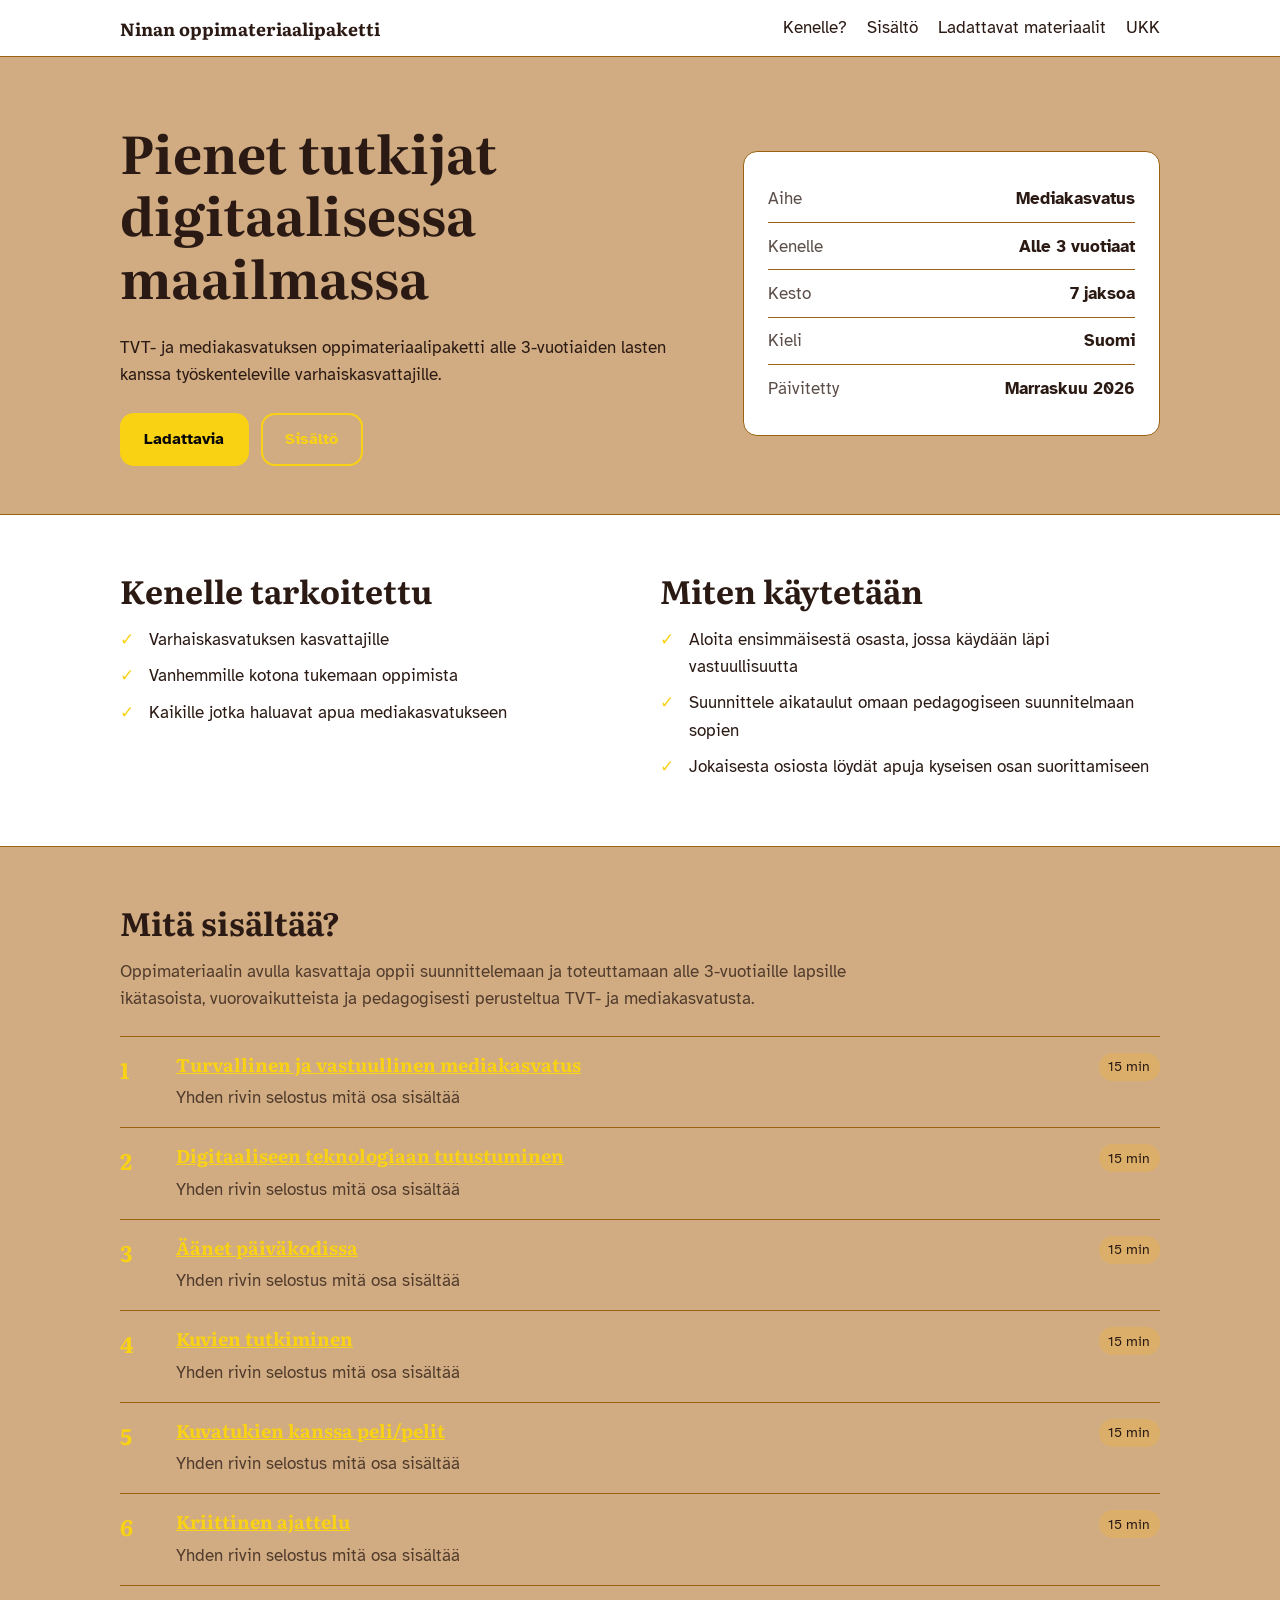
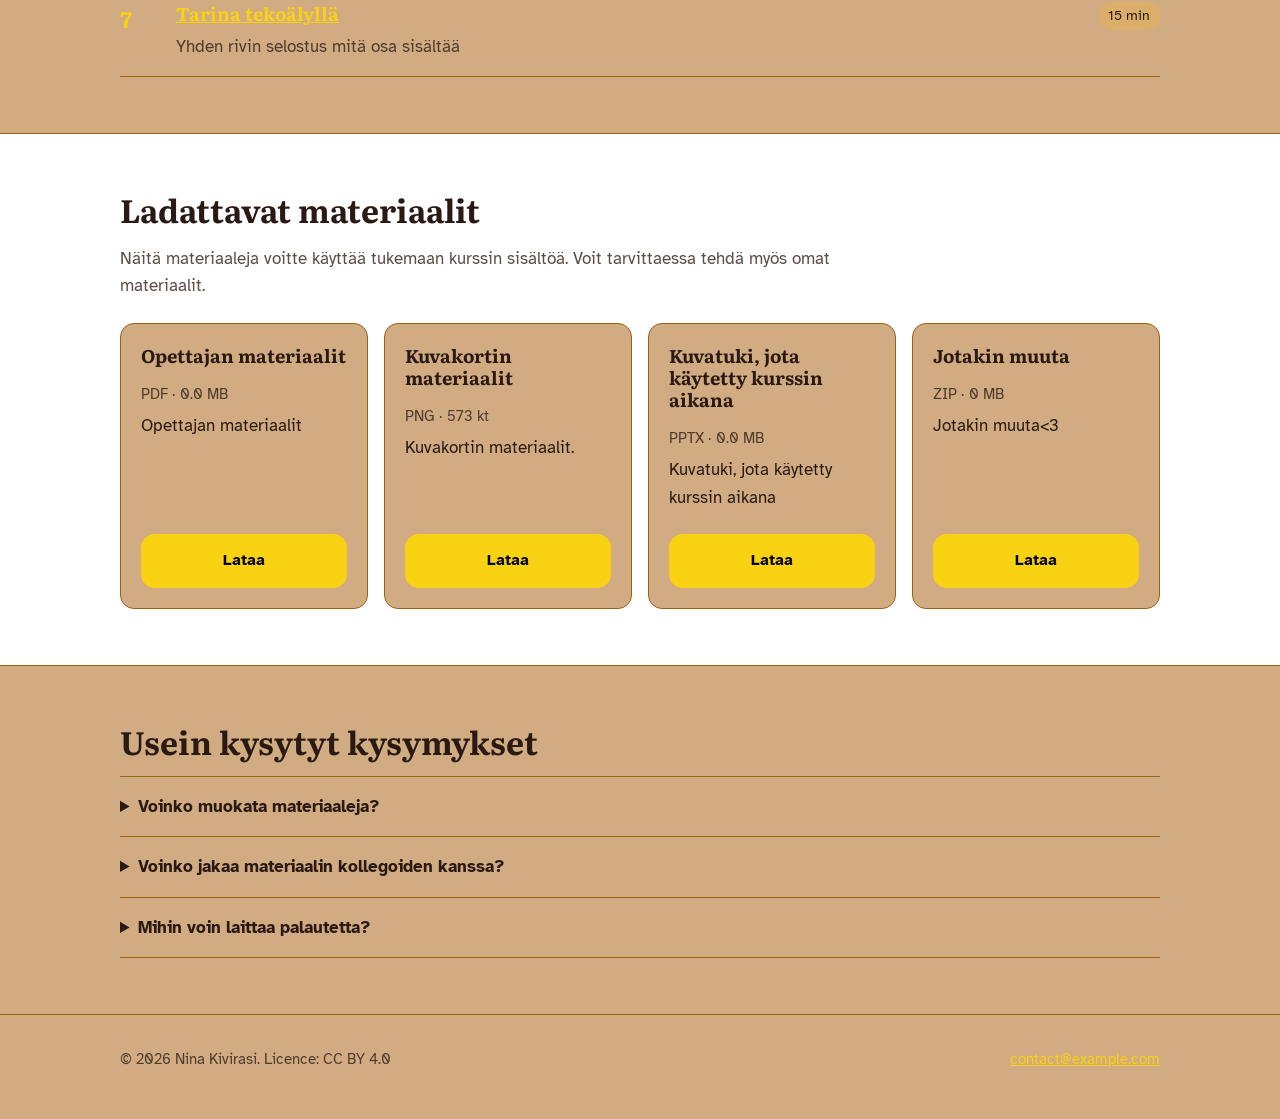
==== index.html @ 1d850704 "first commit" ====
<!DOCTYPE html>
<html lang="en">
<head>
<meta charset="UTF-8">
<meta name="viewport" content="width=device-width, initial-scale=1">
<title>Course Title – Educational Material Package</title>
<meta name="description" content="Short description of the educational material package.">
<link rel="preconnect" href="https://fonts.googleapis.com">
<link rel="preconnect" href="https://fonts.gstatic.com" crossorigin>
<link href="https://fonts.googleapis.com/css2?family=Atkinson+Hyperlegible:wght@400;700&family=Literata:opsz,wght@7..72,500;7..72,700&display=swap" rel="stylesheet">
<link rel="stylesheet" href="styles.css">

</head>

<body>
<a class="skip" href="#main">Skip to content</a>

<!-- ===== HEADER ===== -->
<header class="site-header">
  <div class="wrap">
    <a class="logo" href="#">Ninan oppimateriaalipaketti</a>
    <nav aria-label="Main">
      <ul>
        <li><a href="#audience">Kenelle?</a></li>
        <li><a href="#contents">Sisältö</a></li>
        <li><a href="#downloads">Ladattavat materiaalit</a></li>
        <li><a href="#faq">UKK</a></li>
      </ul>
    </nav>
  </div>
</header>

<main id="main">

  <!-- ===== HERO ===== -->
  <section class="hero">
    <div class="wrap">
      <div>
        <h1>Pienet tutkijat digitaalisessa maailmassa</h1>
        <p>TVT- ja mediakasvatuksen oppimateriaalipaketti alle 3-vuotiaiden lasten kanssa työskenteleville varhaiskasvattajille.</p>
        <div class="hero-actions">
          <a class="btn" href="#downloads">Ladattavia</a>
          <a class="btn ghost" href="#contents">Sisältö</a>
        </div>
      </div>

      <dl class="facts" aria-label="Package details">
        <div><dt>Aihe</dt><dd>Mediakasvatus</dd></div>
        <div><dt>Kenelle</dt><dd>Alle 3 vuotiaat</dd></div>
        <div><dt>Kesto</dt><dd>7 jaksoa</dd></div>
        <div><dt>Kieli</dt><dd>Suomi</dd></div>
        <div><dt>Päivitetty</dt><dd>Marraskuu 2026</dd></div>
      </dl>
    </div>
  </section>
    <!-- ===== AUDIENCE + HOW TO USE ===== -->
  <section id="audience" class="band">
    <div class="wrap two-col">
      <div>
        <h2>Kenelle tarkoitettu</h2>
        <ul class="checks">
          <li>Varhaiskasvatuksen kasvattajille</li>
          <li>Vanhemmille kotona tukemaan oppimista</li>
          <li>Kaikille jotka haluavat apua mediakasvatukseen</li>
        </ul>
      </div>
      <div>
        <h2>Miten käytetään</h2>
        <ul class="checks">
          <li>Aloita ensimmäisestä osasta, jossa käydään läpi vastuullisuutta</li>
          <li>Suunnittele aikataulut omaan pedagogiseen suunnitelmaan sopien</li>
          <li>Jokaisesta osiosta löydät apuja kyseisen osan suorittamiseen</li>
        </ul>
      </div>
    </div>
  </section>

  <!-- ===== CONTENTS ===== -->
  <section id="contents">
    <div class="wrap">
      <h2>Mitä sisältää?</h2>
      <p class="muted">Oppimateriaalin avulla kasvattaja oppii suunnittelemaan ja toteuttamaan alle 3-vuotiaille lapsille ikätasoista, vuorovaikutteista ja pedagogisesti perusteltua TVT- ja mediakasvatusta.</p>
      <ol class="contents">
        <li>
          <div><a href="osa1.html"><h3>Turvallinen ja vastuullinen mediakasvatus</h3></a><p>Yhden rivin selostus mitä osa sisältää</p></div>
          <span class="tag">15 min</span>
        </li>
        <li>
          <div><a href="osa2.html"><h3>Digitaaliseen teknologiaan tutustuminen </h3></a><p>Yhden rivin selostus mitä osa sisältää</p></div>
          <span class="tag">15 min</span>
        </li>
        <li>
          <div><a href="osa3.html"><h3>Äänet päiväkodissa</h3></a><p>Yhden rivin selostus mitä osa sisältää</p></div>
          <span class="tag">15 min</span>
        </li>
                <li>
          <div><a href="osa4.html"><h3>Kuvien tutkiminen</h3></a><p>Yhden rivin selostus mitä osa sisältää</p></div>
          <span class="tag">15 min</span>
        </li>
                <li>
          <div><a href="osa5.html"><h3>Kuvatukien kanssa peli/pelit</h3></a><p>Yhden rivin selostus mitä osa sisältää</p></div>
          <span class="tag">15 min</span>
        </li>
                <li>
          <div><a href="osa6.html"><h3>Kriittinen ajattelu</h3></a><p>Yhden rivin selostus mitä osa sisältää</p></div>
          <span class="tag">15 min</span>
        </li>
                <li>
          <div><a href="osa7.html"><h3>Tarina tekoälyllä</h3></a><p>Yhden rivin selostus mitä osa sisältää</p></div>
          <span class="tag">15 min</span>
        </li>
      </ol>
    </div>
  </section>

  <!-- ===== DOWNLOADS ===== -->
  <section id="downloads" class="band">
    <div class="wrap">
      <h2>Ladattavat materiaalit</h2>
      <p class="muted">Näitä materiaaleja voitte käyttää tukemaan kurssin sisältöä. Voit tarvittaessa tehdä myös omat materiaalit.</p>
      <div class="downloads">
        <article class="file">
          <h3>Opettajan materiaalit</h3>
          <p class="meta">PDF · 0.0 MB</p>
          <p>Opettajan materiaalit</p>
          <a class="btn" href="files/teachers-guide.pdf" download>Lataa</a>
        </article>
        <article class="file">
          <h3>Kuvakortin materiaalit</h3>
          <p class="meta">PNG · 573 kt</p>
          <p>Kuvakortin materiaalit.</p>
          <a class="btn" href="kamera_pohja.png" download>Lataa</a>
        </article>
        <article class="file">
          <h3>Kuvatuki, jota käytetty kurssin aikana</h3>
          <p class="meta">PPTX · 0.0 MB</p>
          <p>Kuvatuki, jota käytetty kurssin aikana</p>
          <a class="btn" href="files/slides.pptx" download>Lataa</a>
        </article>
        <article class="file">
          <h3>Jotakin muuta</h3>
          <p class="meta">ZIP · 0 MB</p>
          <p>Jotakin muuta<3</p>
          <a class="btn" href="files/full-package.zip" download>Lataa</a>
        </article>
      </div>
    </div>
  </section>



  <!-- ===== FAQ ===== -->
  <section id="faq">
    <div class="wrap">
      <h2>Usein kysytyt kysymykset</h2>
      <details>
        <summary>Voinko muokata materiaaleja?</summary>
        <p>Ja sitten vastauksia.</p>
      </details>
      <details>
        <summary>Voinko jakaa materiaalin kollegoiden kanssa?</summary>
        <p>Ja sitten vastauksia.</p>
      </details>
      <details>
        <summary>Mihin voin laittaa palautetta?</summary>
        <p>Ja sitten vastauksia.</p>
      </details>
    </div>
  </section>

</main>

<!-- ===== FOOTER ===== -->
<footer>
  <div class="wrap">
    <span>© 2026 Nina Kivirasi. Licence: CC BY 4.0</span>
    <a href="mailto:contact@example.com">contact@example.com</a>
  </div>
</footer>
</body>
</html>
---- styles.css ----
/* =====================================================================
   ALL STYLES FOR THE WHOLE SITE IN ONE FILE
   Use it on every page:  <link rel="stylesheet" href="css/styles.css">

   Parts of this file:
     1. FONTS
     2. COLOURS  (kids colour theme - change colours here)
     3. Educational material package page
     4. Tablet section
     5. Voices and sounds section
     6. Pictures section
     7. Picture games section
     8. "Is it real?" section
   ===================================================================== */

/* ---------------------------------------------------------------------
   1. FONTS
   --------------------------------------------------------------------- */
@import url("https://fonts.googleapis.com/css2?family=Atkinson+Hyperlegible:wght@400;700&family=Literata:opsz,wght@7..72,500;7..72,700&display=swap");

/* ---------------------------------------------------------------------
   2. COLOURS
   --------------------------------------------------------------------- */
:root {
    --bg: #d1ac82;
    --surface: #ffffff;
    --ink: #2b1a14;
    --muted: #2b1a14c5;
    --line: #9a6211;
    --brand: #f9d214;
    --brand-dark: #2b1a14;
    --brand-ink: #080707;    /* text on brand colour */
    --accent: #f2b632;       /* highlight colour */
    --radius: 10px;
    --font-head: "Literata", Georgia, "Times New Roman", serif;
    --font-body: "Atkinson Hyperlegible", system-ui, -apple-system, "Segoe UI", sans-serif;
    --max: 1040px;
}

/* The page itself uses the theme too */
body { background: var(--bg); color: var(--ink); }

/* Dark mode (only if the device is set to dark) */
@media (prefers-color-scheme: dark) {
  :root:not([data-theme="light"]) {
    --bg: #141c33;
    --surface: #1f2b4d;
    --ink: #fff4d6;
    --muted: #c5cde6;
    --line: #3b4a78;
    --brand: #86b4ff;
    --brand-ink: #141c33;
    --brand-2: #b799ff;
    --good: #6fd39a;
    --bad: #ff8f80;
  }
}
:root[data-theme="dark"] {
  --bg: #141c33; 
  --surface: #1f2b4d; 
  --ink: #fff4d6; 
  --muted: #c5cde6; 
  --line: #3b4a78;
  --brand: #86b4ff; 
  --brand-ink: #141c33; 
  --brand-2: #b799ff; 
  --good: #6fd39a; 
  --bad: #ff8f80;
}

/* =====================================================================
   OPTIONAL: give a page or a section its own main colour.
   Add data-accent="coral" (or grass, grape) to <body> or to a <section>.
   Blue is the default and needs nothing.
   ===================================================================== */
[data-accent="coral"] { --brand: #c4372a; --brand-2: #e0702f; }
[data-accent="grass"] { --brand: #167a42; --brand-2: #2b8fa8; }
[data-accent="grape"] { --brand: #7344cf; --brand-2: #c0399a; }

@media (prefers-color-scheme: dark) {
  :root:not([data-theme="light"]) [data-accent="coral"], :root:not([data-theme="light"])[data-accent="coral"] { --brand: #ff8f80; --brand-2: #ffb36b; }
  :root:not([data-theme="light"]) [data-accent="grass"], :root:not([data-theme="light"])[data-accent="grass"] { --brand: #6fd39a; --brand-2: #7fd3e8; }
  :root:not([data-theme="light"]) [data-accent="grape"], :root:not([data-theme="light"])[data-accent="grape"] { --brand: #b799ff; --brand-2: #f08fd0; }
}


/* ---------------------------------------------------------------------
   3. EDUCATIONAL MATERIAL PACKAGE PAGE
   --------------------------------------------------------------------- */
/* ---------- Layout and fonts (colours are in theme.css) ---------- */
:root {
  --radius: 14px;
  --font-head: "Literata", Georgia, "Times New Roman", serif;
  --font-body: "Atkinson Hyperlegible", system-ui, -apple-system, "Segoe UI", sans-serif;
  --max: 1040px;
}

/* ---------- Base ---------- */
*, *::before, *::after { box-sizing: border-box; }
html { scroll-behavior: smooth; }
body {
  margin: 0;
  background: var(--bg);
  color: var(--ink);
  font: 1.0625rem/1.6 var(--font-body);
}
h1, h2, h3 { font-family: var(--font-head); line-height: 1.2; margin: 0 0 .5em; }
h1 { font-size: clamp(2rem, 5vw, 3.25rem); }
h2 { font-size: clamp(1.5rem, 3vw, 2rem); }
h3 { font-size: 1.15rem; }
p { margin: 0 0 1em; max-width: 68ch; }
a { color: var(--brand); }
:focus-visible { outline: 3px solid var(--ink); outline-offset: 2px; }
.wrap { width: min(100% - 2rem, var(--max)); margin-inline: auto; }
.headline { width: 80%; margin-inline: auto; }
section { padding: 3.5rem 0; }
.muted { color: var(--muted); }


.skip { position: absolute; left: -999px; }
.skip:focus { left: 1rem; top: 1rem; background: var(--accent); color: #1f2a44; padding: .5rem 1rem; z-index: 10; }

/* ---------- Header ---------- */
.site-header { border-bottom: 1px solid var(--line); background: var(--surface); }
.site-header .wrap { display: flex; align-items: center; justify-content: space-between; gap: 1rem; padding: .9rem 0; flex-wrap: wrap; }
.logo { font: 700 1.1rem var(--font-head); color: var(--ink); text-decoration: none; }
nav ul { display: flex; gap: 1.25rem; list-style: none; margin: 0; padding: 0; flex-wrap: wrap; }
nav a { color: var(--ink); text-decoration: none; }
nav a:hover { text-decoration: underline; }

/* ---------- Buttons ---------- */
.btn {
  display: inline-block; padding: .75rem 1.4rem; border-radius: var(--radius);
  background: var(--brand); color: var(--brand-ink); font-weight: 700;
  text-decoration: none; border: 2px solid var(--brand); cursor: pointer; font-size: 1rem;
}
.btn:hover { filter: brightness(1.1); }
.btn.ghost { background: transparent; color: var(--brand); }

/* ---------- Hero ---------- */
.hero { padding: 4rem 0 3rem; }
.hero .wrap { display: grid; gap: 2.5rem; grid-template-columns: 1.4fr 1fr; align-items: center; }
.hero-actions { display: flex; gap: .75rem; flex-wrap: wrap; margin-top: 1.5rem; }
.facts { background: var(--surface); border: 1px solid var(--line); border-radius: var(--radius); padding: 1.5rem; margin: 0; }
.facts div { display: flex; justify-content: space-between; gap: 1rem; padding: .6rem 0; border-bottom: 1px solid var(--line); }
.facts div:last-child { border-bottom: 0; }
.facts dt { color: var(--muted); }
.facts dd { margin: 0; font-weight: 700; text-align: right; }

/* ---------- Contents list ---------- */
.contents { list-style: none; margin: 1.5rem 0 0; padding: 0; counter-reset: unit; }
.contents li {
  counter-increment: unit; display: grid; grid-template-columns: 2.5rem 1fr auto; gap: 1rem;
  padding: 1rem 0; border-top: 1px solid var(--line); align-items: start;
}
.contents li:last-child { border-bottom: 1px solid var(--line); }
.contents li::before { content: counter(unit); font: 700 1.4rem var(--font-head); color: var(--brand); }
.contents p { margin: 0; color: var(--muted); }
.tag { font-size: .9rem; background: color-mix(in srgb, var(--accent) 30%, transparent); padding: .15rem .6rem; border-radius: 99px; white-space: nowrap; }

/* ---------- Downloads ---------- */
.band { background: var(--surface); border-block: 1px solid var(--line); }
.downloads { display: grid; gap: 1rem; grid-template-columns: repeat(auto-fit, minmax(240px, 1fr)); margin-top: 1.5rem; }
.file { border: 1px solid var(--line); border-radius: var(--radius); padding: 1.25rem; background: var(--bg); display: flex; flex-direction: column; gap: .4rem; }
.file .meta { color: var(--muted); font-size: .95rem; margin: 0; }
.file .btn { margin-top: auto; text-align: center; }

/* ---------- Audience / how to use ---------- */
.two-col { display: grid; gap: 2.5rem; grid-template-columns: 1fr 1fr; }
.checks { list-style: none; padding: 0; margin: 0; }
.checks li { padding-left: 1.8rem; position: relative; margin-bottom: .6rem; }
.checks li::before { content: "✓"; position: absolute; left: 0; color: var(--brand); font-weight: 700; }

/* ---------- FAQ ---------- */
#faq details { border-top: 1px solid var(--line); padding: 1rem 0; }
#faq details:last-of-type { border-bottom: 1px solid var(--line); }
#faq summary { cursor: pointer; font-weight: 700; }
#faq details p { margin: .75rem 0 0; color: var(--muted); }
/* --------- Lähteet --------- */
.lahde { width: 80%; margin-inline: auto; color: var(--muted); font-size: smaller;}

/* ---------- Footer ---------- */
body > footer, .page-footer { border-top: 1px solid var(--line); padding: 2rem 0 3rem; color: var(--muted); font-size: .95rem; }
body > footer .wrap, .page-footer .wrap { display: flex; justify-content: space-between; gap: 1rem; flex-wrap: wrap;}

/* ---------- Responsive ---------- */
@media (max-width: 760px) {
  .hero .wrap, .two-col { grid-template-columns: 1fr; }
  .contents li { grid-template-columns: 2rem 1fr; }
  .contents .tag { grid-column: 2; justify-self: start; }
}
@media (prefers-reduced-motion: reduce) { html { scroll-behavior: auto; } }


/* ---------------------------------------------------------------------
   4. TABLET SECTION (tb-)
   --------------------------------------------------------------------- */
.tb-section { padding: 3.5rem 0; color: var(--ink, #1f2a44); }
.tb-wrap { width: min(100% - 2rem, 1040px); margin-inline: auto; }
.tb-section h2 { font-size: clamp(1.5rem, 3vw, 2rem); margin: 0 0 .5em; }
.tb-section h3 { font-size: 1.15rem; margin: 0 0 .4em; }
.tb-section p { max-width: 68ch; margin: 0 0 1em; }
.tb-muted { color: var(--muted, #4f5b76); }

/* ---------- Explanation ---------- */
.tb-intro { display: grid; gap: 2rem; grid-template-columns: 1fr 1fr; margin-bottom: 3rem; }
.tb-card { background: var(--surface, #fff); border: 1px solid var(--line, #ecd9a0); border-radius: 10px; padding: 1.5rem; }
.tb-parts { list-style: none; margin: 0; padding: 0; }
.tb-parts li { padding: .5rem 0; border-bottom: 1px solid var(--line, #ecd9a0); }
.tb-parts li:last-child { border-bottom: 0; }
.tb-parts strong { color: var(--brand, #2b62d9); }
.tb-say { margin: 0; padding-left: 1.2rem; }
.tb-say li { margin-bottom: .5rem; }
.tb-col-2 { display: grid; gap: 2.5rem; grid-template-columns: 1fr 1fr; background: var(--surface, #fff); border: 1px solid var(--line, #ecd9a0); border-radius: 10px; padding: 1.5rem;}

/* ---------- Tablet toy ---------- */
.tb-play { display: grid; gap: 1rem; justify-items: center; }
.tb-device {
  width: min(100%, 640px);
  background: #1b1f23;
  border-radius: 28px;
  padding: 18px;
  box-shadow: 0 10px 30px rgba(0,0,0,.25);
  position: relative;
}
.tb-device::before { /* camera dot */
  content: ""; position: absolute; top: 7px; left: 50%; width: 6px; height: 6px;
  border-radius: 50%; background: #3a4046; transform: translateX(-50%);
}
.tb-screen {
  background: #fdfdfb; border-radius: 12px; overflow: hidden;
  display: grid; grid-template-rows: 1fr auto auto;
  min-height: 420px;
  touch-action: manipulation; user-select: none; -webkit-user-select: none;
}

/* Stage with big shape */
.tb-stage { display: grid; place-items: center; padding: 1rem; position: relative; overflow: hidden; }
.tb-shapes { display: flex; flex-wrap: wrap; gap: .5rem; justify-content: center; align-content: center; width: 100%; }
.tb-shape {
  width: var(--size, 170px); aspect-ratio: 1; flex: none;
  background: #e53935; border: 0; padding: 0; cursor: pointer;
  border-radius: 50%;
  transition: background-color .25s;
}
.tb-shape.tb-circle   { border-radius: 50%; clip-path: none; }
.tb-shape.tb-square   { border-radius: 8%;  clip-path: none; }
.tb-shape.tb-triangle { border-radius: 0;   clip-path: polygon(50% 5%, 96% 95%, 4% 95%); }
.tb-shape.tb-star     { border-radius: 0;   clip-path: polygon(50% 0%,61% 35%,98% 35%,68% 57%,79% 91%,50% 70%,21% 91%,32% 57%,2% 35%,39% 35%); }
.tb-shape.tb-pop { animation: tb-pop .3s ease-out; }
@keyframes tb-pop { 0% { transform: scale(.8); } 60% { transform: scale(1.1); } 100% { transform: scale(1); } }
/* Balloon pop: the shape swells, then bursts into bits */
.tb-shape.tb-breaking { animation: tb-swell .14s ease-out forwards; pointer-events: none; }
@keyframes tb-swell { to { transform: scale(1.35); } }
.tb-bit {
  position: absolute; width: 12px; height: 12px; margin: -6px 0 0 -6px;
  border-radius: 50% 10% 50% 10%; pointer-events: none;
  animation: tb-bit .55s ease-out forwards;
}
@keyframes tb-bit {
  0%   { transform: translate(0,0) rotate(0) scale(1); opacity: 1; }
  100% { transform: translate(var(--dx), var(--dy)) rotate(var(--rot)) scale(.3); opacity: 0; }
}
.tb-word {
  position: absolute; margin: -.7em 0 0 -1em; font-family: inherit; font-weight: 900; font-size: 1.6rem; line-height: 1; color: var(--ink, #1f2a44);
  pointer-events: none; animation: tb-word .6s ease-out forwards;
}
@keyframes tb-word {
  0%   { transform: scale(.5); opacity: 1; }
  40%  { transform: scale(1.2); opacity: 1; }
  100% { transform: translateY(-20px) scale(1); opacity: 0; }
}

/* Rows of buttons on the screen */
.tb-row { display: flex; gap: .6rem; justify-content: center; flex-wrap: wrap; padding: .6rem .8rem; }
.tb-row + .tb-row { border-top: 1px solid #e3e6e3; background: #f2f4f2; padding-bottom: .9rem; }
.tb-label { width: 100%; text-align: center; font-size: .9rem; color: #4a5559; margin: 0; }

.tb-btn {
  min-width: 64px; min-height: 56px; padding: .5rem 1rem;
  border: 3px solid var(--ink, #1f2a44); border-radius: 14px;
  background: #fff; color: var(--ink, #1f2a44); font-family: inherit; font-weight: 700; font-size: 1rem; line-height: 1; cursor: pointer;
}
.tb-btn[aria-pressed="true"] { background: var(--ink, #1f2a44); color: #fff; }
.tb-btn:active { transform: scale(.94); }

/* Colour buttons: each one sets the colour of the big shape */
.tb-swatch {
  min-width: 64px; min-height: 56px; padding: .5rem .9rem;
  border: 3px solid transparent; border-radius: 14px;
  font-family: inherit; font-weight: 700; font-size: 1rem; line-height: 1; cursor: pointer;
}
.tb-swatch[aria-pressed="true"] { border-color: var(--ink, #1f2a44); box-shadow: 0 0 0 3px #fff inset; }
.tb-swatch:active { transform: scale(.94); }

.tb-btn:focus-visible, .tb-swatch:focus-visible, .tb-shape:focus-visible, .tb-reset:focus-visible {
  outline: 4px solid var(--ink, #1f2a44); outline-offset: 2px;
}

.tb-status { min-height: 1.6em; font-weight: 700; text-align: center; }
.tb-reset {
  padding: .6rem 1.2rem; border-radius: 10px; border: 2px solid var(--brand, #2b62d9);
  background: transparent; color: var(--brand, #2b62d9); font-family: inherit; font-weight: 700; font-size: 1rem; cursor: pointer;
}

@media (max-width: 760px) { .tb-intro { grid-template-columns: 1fr; } .tb-screen { min-height: 380px; } }
@media (prefers-reduced-motion: reduce) { .tb-shape.tb-pop, .tb-shape.tb-breaking, .tb-bit, .tb-word { animation: none; } }


/* ---------------------------------------------------------------------
   5. VOICES AND SOUNDS SECTION (sd-)
   --------------------------------------------------------------------- */
.sd-section { padding: 3.5rem 0; color: var(--ink, #1f2a44); }
.sd-wrap { width: min(100% - 2rem, 1040px); margin-inline: auto; }
.sd-section h2 { font-size: clamp(1.5rem, 3vw, 2rem); margin: 0 0 .5em; }
.sd-section h3 { font-size: 1.15rem; margin: 0 0 .6em; }
.sd-section p { max-width: 68ch; margin: 0 0 1em; }
.sd-muted { color: var(--muted, #4f5b76); }
.sd-block + .sd-block { margin-top: 3.5rem; }

.sd-card { background: var(--surface, #fff); border: 1px solid var(--line, #ecd9a0); border-radius: 10px; padding: 1.25rem; }
.sd-row { display: flex; gap: .75rem; align-items: center; flex-wrap: wrap; }

/* Buttons */
.sd-btn {
  min-height: 52px; padding: .6rem 1.2rem; border-radius: 12px; cursor: pointer;
  border: 2px solid var(--brand, #2b62d9); background: var(--brand, #2b62d9);
  color: var(--brand-ink, #fff); font-family: inherit; font-weight: 700; font-size: 1rem; line-height: 1.1;
}
.sd-btn.sd-ghost { background: transparent; color: var(--brand, #2b62d9); }
.sd-btn.sd-rec { background: var(--bad, #c93232); border-color: var(--bad, #c93232); color: #fff; }
.sd-btn[aria-pressed="true"] { background: var(--ink, #1f2a44); border-color: var(--ink, #1f2a44); color: var(--surface, #fff); }
.sd-btn:disabled { opacity: .45; cursor: not-allowed; }
.sd-btn:active:not(:disabled) { transform: scale(.96); }
.sd-link { background: none; border: 0; padding: .5rem; color: var(--brand, #2b62d9); text-decoration: underline; cursor: pointer; font: inherit; }
.sd-section :focus-visible { outline: 3px solid var(--ink, #1f2a44); outline-offset: 2px; }

/* Recorder */
.sd-dot { width: 14px; height: 14px; border-radius: 50%; background: var(--bad, #c93232); display: none; }
.sd-recording .sd-dot { display: inline-block; animation: sd-pulse 1s infinite; }
@keyframes sd-pulse { 50% { opacity: .25; } }
.sd-timer { font: 700 1.3rem/1 ui-monospace, Menlo, Consolas, monospace; min-width: 4.5ch; }
.sd-status { min-height: 1.6em; margin: .75rem 0 0; font-weight: 700; }

.sd-takes { list-style: none; margin: 1rem 0 0; padding: 0; display: flex; gap: .5rem; flex-wrap: wrap; }
.sd-takes .sd-btn { min-height: 44px; padding: .4rem .9rem; }

.sd-player { margin-top: 1.25rem; padding-top: 1.25rem; border-top: 1px solid var(--line, #ecd9a0); display: grid; gap: 1rem; }
.sd-player[hidden] { display: none; }
.sd-seek { flex: 1 1 200px; min-width: 120px; accent-color: var(--brand, #2b62d9); }
.sd-speed { flex: 1 1 200px; accent-color: var(--brand, #2b62d9); }
.sd-speedval { font-weight: 700; min-width: 3.5ch; }
.sd-end { color: var(--muted, #4f5b76); }
.sd-wide { min-width: 9ch; }

/* Guess-the-sound cards */
.sd-grid { display: grid; gap: 1rem; grid-template-columns: repeat(auto-fit, minmax(290px, 1fr)); margin-top: 1.25rem; }
.sd-field { display: grid; gap: .25rem; font-size: .95rem; margin-bottom: .6rem; color: var(--muted, #4f5b76); }
.sd-field input[type="text"] {
  font: inherit; padding: .5rem .6rem; border: 1px solid var(--line, #ecd9a0); border-radius: 8px;
  background: var(--bg, #fff); color: var(--ink, #1f2a44);
}
.sd-field input[type="file"] { font: inherit; max-width: 100%; }
.sd-rec-row { display: flex; gap: .5rem; flex-wrap: wrap; margin: .2rem 0 .4rem; }
.sd-rec-row .sd-btn { min-height: 44px; padding: .4rem .9rem; }
.sd-cstatus { min-height: 1.4em; font-size: .95rem; margin: 0 0 .6rem; color: var(--muted, #4f5b76); }
.sd-notes { margin-top: .8rem; border-top: 1px solid var(--line, #ecd9a0); padding-top: .6rem; }
.sd-notes summary { cursor: pointer; font-weight: 700; color: var(--brand, #2b62d9); }
.sd-notes textarea {
  width: 100%; min-height: 80px; margin-top: .5rem; resize: vertical; box-sizing: border-box;
  font: inherit; padding: .5rem .6rem; border: 1px solid var(--line, #ecd9a0); border-radius: 8px;
  background: var(--bg, #fff); color: var(--ink, #1f2a44);
}
.sd-notes small { display: block; color: var(--muted, #4f5b76); margin-top: .3rem; }
.sd-stage { position: relative; aspect-ratio: 16 / 9; background: #000; border-radius: 10px; overflow: hidden; margin: .4rem 0 .6rem; }
.sd-stage video { width: 100%; height: 100%; object-fit: contain; display: block; }
.sd-cover {
  position: absolute; inset: 0; display: grid; place-content: center; text-align: center; gap: .2rem;
  background: linear-gradient(135deg, var(--brand, #2b62d9), var(--brand-2, #7344cf)); color: #fff;
}
.sd-cover[hidden] { display: none; }
.sd-cover span { font-family: inherit; font-weight: 900; font-size: 3.5rem; line-height: 1; }
.sd-actions { display: flex; gap: .5rem; flex-wrap: wrap; align-items: center; }

@media (prefers-reduced-motion: reduce) { .sd-recording .sd-dot { animation: none; } }


/* ---------------------------------------------------------------------
   6. PICTURES SECTION (ph-)
   --------------------------------------------------------------------- */
.ph-section { padding: 3.5rem 0; color: var(--ink, #1f2a44); }
.ph-wrap { width: min(100% - 2rem, 1040px); margin-inline: auto; }
.ph-section h2 { font-size: clamp(1.5rem, 3vw, 2rem); margin: 0 0 .5em; }
.ph-section p { max-width: 68ch; margin: 0 0 1em; }
.ph-muted { color: var(--muted, #4f5b76); }
.ph-block + .ph-block { margin-top: 3.5rem; }
.ph-card { background: var(--surface, #fff); border: 1px solid var(--line, #ecd9a0); border-radius: 10px; padding: 1.25rem; }
.ph-row { display: flex; gap: .6rem; align-items: center; flex-wrap: wrap; }

.ph-btn {
  min-height: 50px; padding: .55rem 1.1rem; border-radius: 12px; cursor: pointer;
  border: 2px solid var(--brand, #2b62d9); background: var(--brand, #2b62d9);
  color: var(--brand-ink, #fff); font-family: inherit; font-weight: 700; font-size: 1rem; line-height: 1.1;
}
.ph-btn.ph-ghost { background: transparent; color: var(--brand, #2b62d9); }
.ph-btn[aria-pressed="true"] { background: var(--ink, #1f2a44); border-color: var(--ink, #1f2a44); color: var(--surface, #fff); }
.ph-btn:disabled { opacity: .45; cursor: not-allowed; }
.ph-btn:active:not(:disabled) { transform: scale(.96); }
.ph-link { background: none; border: 0; padding: .5rem; color: var(--brand, #2b62d9); text-decoration: underline; cursor: pointer; font: inherit; }
.ph-section :focus-visible, .ph-dialog :focus-visible { outline: 3px solid var(--ink, #1f2a44); outline-offset: 2px; }
.ph-vh { position: absolute; width: 1px; height: 1px; overflow: hidden; clip: rect(0 0 0 0); }
label.ph-btn:focus-within { outline: 3px solid var(--ink, #1f2a44); outline-offset: 2px; }

.ph-modes { display: flex; gap: .5rem; flex-wrap: wrap; margin-bottom: 1rem; }
.ph-tabs { display: flex; gap: .5rem; flex-wrap: wrap; margin-bottom: .8rem; }
.ph-tabs .ph-btn { min-height: 42px; padding: .3rem .9rem; }
.ph-msg { min-height: 1.6em; font-weight: 700; margin: .6rem 0; }

/* Big picture */
.ph-stage { position: relative; line-height: 0; border-radius: 10px; overflow: hidden; background: #000; touch-action: manipulation; user-select: none; -webkit-user-select: none; }
.ph-stage img { width: 100%; height: auto; display: block; pointer-events: none; }
.ph-stage.ph-marking { cursor: crosshair; outline: 4px dashed var(--accent, #ffc531); outline-offset: -4px; }
.ph-empty { padding: 2.5rem 1rem; text-align: center; border: 2px dashed var(--line, #ecd9a0); border-radius: 10px; color: var(--muted, #4f5b76); }
.ph-mark {
  position: absolute; width: 16%; aspect-ratio: 1; transform: translate(-50%, -50%);
  border-radius: 50%; border: 4px solid var(--accent, #ffc531); background: rgba(255,197,49,.25);
  display: grid; place-items: center; font: 900 1.2rem/1 system-ui, sans-serif; color: #fff;
  text-shadow: 0 0 4px #000; pointer-events: none;
}
.ph-mark.ph-ok { border-color: var(--good, #167a42); background: rgba(22,122,66,.3); font-size: 2rem; }
.ph-mark.ph-no { border-color: var(--bad, #c93232); background: rgba(201,50,50,.3); font-size: 2rem; width: 10%; animation: ph-fade .9s forwards; }
.ph-mark.ph-hint { animation: ph-pulse .8s infinite; }
@keyframes ph-fade { 0%, 60% { opacity: 1; } 100% { opacity: 0; } }
@keyframes ph-pulse { 50% { transform: translate(-50%, -50%) scale(1.2); } }

/* Small pictures */
.ph-thumbs { display: flex; gap: .6rem; flex-wrap: wrap; margin: 1rem 0 .4rem; }
.ph-thumb { padding: 0; border: 4px solid transparent; border-radius: 12px; background: none; cursor: pointer; position: relative; line-height: 0; }
.ph-thumb img { width: 96px; height: 96px; object-fit: cover; border-radius: 8px; display: block; }
.ph-thumb[aria-pressed="true"] { border-color: var(--accent, #ffc531); }
.ph-thumb.ph-found { opacity: .55; }
.ph-thumb.ph-found::after { content: "✓"; position: absolute; right: 4px; bottom: 4px; background: var(--good, #167a42); color: #fff; border-radius: 50%; width: 28px; height: 28px; display: grid; place-items: center; line-height: 1; font: 700 1rem system-ui; }
.ph-items { list-style: none; margin: 1rem 0 0; padding: 0; display: grid; gap: .6rem; }
.ph-item { display: flex; gap: .8rem; align-items: center; flex-wrap: wrap; border: 1px solid var(--line, #ecd9a0); border-radius: 10px; padding: .6rem; }
.ph-item img { width: 64px; height: 64px; object-fit: cover; border-radius: 8px; }
.ph-item > div { flex: 1 1 140px; }

/* Camera slots */
.ph-slots { display: grid; gap: 1rem; grid-template-columns: repeat(auto-fit, minmax(190px, 1fr)); margin: 1rem 0; }
.ph-slot { display: grid; gap: .5rem; justify-items: start; }
.ph-slot-img { width: 100%; aspect-ratio: 1; border: 2px dashed var(--line, #ecd9a0); border-radius: 10px; display: grid; place-items: center; color: var(--muted, #4f5b76); overflow: hidden; }
.ph-slot-img img { width: 100%; height: 100%; object-fit: cover; display: block; }
.ph-name { font: inherit; padding: .55rem .7rem; border: 1px solid var(--line, #ecd9a0); border-radius: 8px; background: var(--bg, #fff); color: var(--ink, #1f2a44); min-width: 220px; }
.ph-check { display: inline-flex; gap: .5rem; align-items: center; }
.ph-check input { width: 22px; height: 22px; }

/* The page that is printed (always black on white, like paper) */
.ph-sheet { background: #fff; color: #000; border: 2px dashed var(--line, #ecd9a0); border-radius: 6px; padding: 1.5rem; max-width: 640px; margin: 1.25rem auto 0; text-align: center; }
.ph-sheet h3 { margin: 0 0 .5rem; font-size: 1.5rem; }
.ph-sheet svg { width: min(100%, 460px); height: auto; }
.ph-sheet-note { margin: .5rem auto 1rem; }
.ph-pols { display: flex; gap: 1rem; justify-content: center; align-items: flex-start; min-height: 60px; }
.ph-pol { flex: 0 1 30%; max-width: 190px; background: #fff; border: 4px solid #000; border-radius: 6px; padding: 8px 8px 34px; }
.ph-pols[data-n="1"] .ph-pol { flex-basis: 52%; max-width: 280px; }
.ph-pols[data-n="2"] .ph-pol { flex-basis: 40%; max-width: 230px; }
.ph-pol img { width: 100%; aspect-ratio: 1; object-fit: cover; display: block; border: 2px solid #000; }
.ph-bw .ph-pol img { filter: grayscale(1) contrast(1.1); }
.ph-sheet-empty { color: #555; }
#phPrintRoot { display: none; }
@media print {
  .ph-sheet { border: 0; max-width: none; margin: 0; padding: 0; }
  .ph-sheet svg { width: 70%; }
}

/* Camera pop-up */
.ph-dialog { width: min(96vw, 640px); border: 0; border-radius: 14px; padding: 1rem; background: var(--surface, #fff); color: var(--ink, #1f2a44); }
.ph-dialog::backdrop { background: rgba(0,0,0,.6); }
.ph-dialog video { width: 100%; background: #000; border-radius: 10px; display: block; aspect-ratio: 4 / 3; object-fit: cover; }
.ph-dialog h3 { margin: 0 0 .6rem; }

@media (prefers-reduced-motion: reduce) { .ph-mark.ph-hint { animation: none; } }


/* ---------------------------------------------------------------------
   7. PICTURE GAMES SECTION (ag-)
   --------------------------------------------------------------------- */
.ag-section { padding: 3.5rem 0; color: var(--ink, #1f2a44); }
.ag-wrap { width: min(100% - 2rem, 1040px); margin-inline: auto; }
.ag-section h2 { font-size: clamp(1.5rem, 3vw, 2rem); margin: 0 0 .5em; }
.ag-section p { max-width: 68ch; margin: 0 0 1em; }
.ag-muted { color: var(--muted, #4f5b76); }
.ag-card { background: var(--surface, #fff); border: 1px solid var(--line, #ecd9a0); border-radius: 14px; padding: clamp(1rem, 3vw, 2rem); }
.ag-card [hidden] { display: none !important; }
.ag-section :focus-visible { outline: 4px solid var(--ink, #1f2a44); outline-offset: 3px; }

.ag-btn {
  min-height: 56px; padding: .6rem 1.4rem; border-radius: 14px; cursor: pointer;
  border: 3px solid var(--brand, #2b62d9); background: var(--brand, #2b62d9);
  color: var(--brand-ink, #fff); font-family: inherit; font-weight: 700; font-size: 1.15rem; line-height: 1.1;
}
.ag-btn.ag-ghost { background: transparent; color: var(--brand, #2b62d9); }
.ag-btn:active { transform: scale(.96); }

/* Choose a game */
.ag-games { display: grid; gap: 1rem; grid-template-columns: repeat(auto-fit, minmax(210px, 1fr)); }
.ag-gamebtn {
  display: grid; justify-items: center; gap: .4rem; padding: 1.4rem 1rem; cursor: pointer;
  border: 4px solid var(--line, #ecd9a0); border-radius: 20px; background: #fff; color: var(--ink, #1f2a44);
  font-family: inherit; font-weight: 700; font-size: 1.4rem;
}
.ag-gamebtn span { font-size: 4rem; line-height: 1; }
.ag-gamebtn:hover { border-color: var(--brand, #2b62d9); }
.ag-gamebtn:active { transform: scale(.97); }
.ag-options { display: flex; gap: 1.5rem; flex-wrap: wrap; margin-top: 1.5rem; }
.ag-check { display: inline-flex; gap: .5rem; align-items: center; }
.ag-check input { width: 24px; height: 24px; }

/* In a game */
.ag-top { display: flex; gap: 1rem; align-items: center; justify-content: space-between; flex-wrap: wrap; margin-bottom: 1rem; }
.ag-top .ag-btn { min-height: 48px; font-size: 1rem; }
.ag-dots { display: flex; gap: .4rem; flex-wrap: wrap; }
.ag-dot { width: 26px; height: 26px; border-radius: 50%; border: 3px solid var(--line, #ecd9a0); display: grid; place-items: center; font-size: .9rem; line-height: 1; }
.ag-dot.ag-now { border-color: var(--accent, #ffc531); background: var(--accent, #ffc531); }
.ag-dot.ag-done { border-color: var(--good, #167a42); background: var(--good, #167a42); color: #fff; }
.ag-dot.ag-star { border-color: var(--accent, #ffc531); background: #fff; }

.ag-clue { text-align: center; margin-bottom: 1.2rem; }
.ag-q { font-size: clamp(1.1rem, 3vw, 1.5rem); margin: 0 auto .2rem; }
.ag-word { font-size: clamp(2.2rem, 9vw, 4rem); font-weight: 900; margin: 0 auto .4rem; line-height: 1.1; }

.ag-choices { display: grid; grid-template-columns: repeat(2, 1fr); gap: 1rem; width: min(100%, 520px); margin: 0 auto; }
.ag-choice {
  aspect-ratio: 1; display: grid; place-items: center; align-content: center; gap: .3rem; padding: .5rem; cursor: pointer;
  background: #fff; color: var(--ink, #1f2a44); border: 5px solid var(--line, #ecd9a0); border-radius: 22px; font-family: inherit;
}
.ag-choice:hover:not(:disabled) { border-color: var(--brand, #2b62d9); }
.ag-choice:active:not(:disabled) { transform: scale(.97); }
.ag-pic { font-size: clamp(3.5rem, 15vw, 6.5rem); line-height: 1; }
.ag-choice img { width: 78%; height: 78%; object-fit: contain; }
.ag-label { font-weight: 700; font-size: 1.2rem; }
.ag-choice.ag-right { border-color: var(--good, #167a42); background: #e7f6ec; box-shadow: 0 0 0 5px rgba(22,122,66,.35); }
.ag-choice.ag-wrong { opacity: .35; animation: ag-shake .4s; cursor: default; }
@keyframes ag-shake { 25% { transform: translateX(-8px); } 75% { transform: translateX(8px); } }

.ag-msg { min-height: 2em; text-align: center; font-weight: 800; font-size: 1.4rem; margin: 1rem auto .6rem; }
.ag-next { display: block; margin: 0 auto; }

/* End */
.ag-end { text-align: center; }
.ag-end h3 { font-size: clamp(1.6rem, 5vw, 2.4rem); margin: 0 0 .4rem; }
.ag-stars { font-size: clamp(2rem, 8vw, 3.5rem); letter-spacing: .1em; margin-bottom: 1rem; }
.ag-end .ag-row { display: flex; gap: .8rem; justify-content: center; flex-wrap: wrap; }

@media (prefers-reduced-motion: reduce) { .ag-choice.ag-wrong { animation: none; } }


/* ---------------------------------------------------------------------
   8. "IS IT REAL?" SECTION (ct-)
   --------------------------------------------------------------------- */
.ct-section { padding: 3.5rem 0; color: var(--ink, #1f2a44); }
.ct-wrap { width: min(100% - 2rem, 1040px); margin-inline: auto; }
.ct-section h2 { font-size: clamp(1.5rem, 3vw, 2rem); margin: 0 0 .5em; }
.ct-section h3 { font-size: 1.1rem; margin: 0 0 .5em; }
.ct-section p { max-width: 68ch; margin: 0 0 1em; }
.ct-muted { color: var(--muted, #4f5b76); }
.ct-card { background: var(--surface, #fff); border: 1px solid var(--line, #ecd9a0); border-radius: 12px; padding: 1.25rem; }
.ct-row { display: flex; gap: .6rem; align-items: center; flex-wrap: wrap; }
.ct-section [hidden], .ct-dialog [hidden] { display: none !important; }
.ct-section :focus-visible, .ct-dialog :focus-visible { outline: 3px solid var(--ink, #1f2a44); outline-offset: 2px; }

.ct-btn {
  min-height: 50px; padding: .55rem 1.1rem; border-radius: 12px; cursor: pointer;
  border: 2px solid var(--brand, #2b62d9); background: var(--brand, #2b62d9);
  color: var(--brand-ink, #fff); font-family: inherit; font-weight: 700; font-size: 1rem; line-height: 1.1;
}
.ct-btn.ct-ghost { background: transparent; color: var(--brand, #2b62d9); }
.ct-btn.ct-big { min-height: 60px; font-size: 1.2rem; padding: .7rem 1.6rem; }
.ct-btn[aria-pressed="true"] { background: var(--ink, #1f2a44); border-color: var(--ink, #1f2a44); color: var(--surface, #fff); }
.ct-btn:disabled { opacity: .45; cursor: not-allowed; }
.ct-btn:active:not(:disabled) { transform: scale(.96); }
.ct-link { background: none; border: 0; padding: .5rem; color: var(--brand, #2b62d9); text-decoration: underline; cursor: pointer; font: inherit; }
.ct-vh { position: absolute; width: 1px; height: 1px; overflow: hidden; clip: rect(0 0 0 0); }
label.ct-btn:focus-within { outline: 3px solid var(--ink, #1f2a44); outline-offset: 2px; }

.ct-modes { display: flex; gap: .5rem; flex-wrap: wrap; margin-bottom: 1rem; }
.ct-msg { min-height: 1.6em; font-weight: 700; margin: .5rem 0; }

/* Set up */
.ct-steps { margin: 0 0 1rem; padding-left: 1.3rem; }
.ct-pair { border: 1px solid var(--line, #ecd9a0); border-radius: 12px; padding: 1rem; margin-top: 1rem; }
.ct-slots { display: grid; gap: 1rem; grid-template-columns: 1fr 1fr; margin-bottom: .8rem; }
.ct-slot { display: grid; gap: .5rem; justify-items: start; }
.ct-slot p { margin: 0; font-weight: 700; }
.ct-img { width: 100%; aspect-ratio: 4 / 3; border: 2px dashed var(--line, #ecd9a0); border-radius: 10px; display: grid; place-items: center; color: var(--muted, #4f5b76); overflow: hidden; background: #000; }
.ct-img:empty { background: none; }
.ct-img img { width: 100%; height: 100%; object-fit: contain; display: block; }
.ct-pair textarea {
  width: 100%; box-sizing: border-box; min-height: 64px; resize: vertical; font: inherit; padding: .5rem .6rem;
  border: 1px solid var(--line, #ecd9a0); border-radius: 8px; background: var(--bg, #fff); color: var(--ink, #1f2a44);
}
.ct-pair label { display: block; font-size: .95rem; color: var(--muted, #4f5b76); margin-bottom: .3rem; }

/* Show to the kids */
.ct-show { background: var(--surface, #fff); }
.ct-show:fullscreen { overflow: auto; padding: 1rem; background: var(--surface, #fff); color: var(--ink, #1f2a44); }
.ct-show:-webkit-full-screen { overflow: auto; padding: 1rem; background: var(--surface, #fff); color: var(--ink, #1f2a44); }
.ct-tabs { display: flex; gap: .5rem; flex-wrap: wrap; margin-bottom: .8rem; }
.ct-tabs .ct-btn { min-height: 42px; padding: .3rem .9rem; }
.ct-prompt { font-size: clamp(1.3rem, 3.5vw, 2rem); font-weight: 800; text-align: center; margin: .2rem auto .8rem; }

.ct-stage { position: relative; aspect-ratio: 4 / 3; background: #000; border-radius: 14px; overflow: hidden; width: min(100%, 820px); margin: 0 auto; }
.ct-show:fullscreen .ct-stage { aspect-ratio: auto; height: 68vh; width: 100%; }
.ct-show:-webkit-full-screen .ct-stage { aspect-ratio: auto; height: 68vh; width: 100%; }
.ct-stage img { position: absolute; inset: 0; width: 100%; height: 100%; object-fit: contain; transition: opacity .9s ease, transform .9s ease; }
.ct-stage .ct-close { opacity: 1; transform: scale(1); }
.ct-stage .ct-wide  { opacity: 0; transform: scale(1.18); }
.ct-stage.ct-open .ct-close { opacity: 0; transform: scale(1.3); }
.ct-stage.ct-open .ct-wide  { opacity: 1; transform: scale(1); }

.ct-controls { display: flex; gap: .6rem; justify-content: center; align-items: center; flex-wrap: wrap; margin-top: 1rem; }
.ct-empty { padding: 2.5rem 1rem; text-align: center; border: 2px dashed var(--line, #ecd9a0); border-radius: 12px; color: var(--muted, #4f5b76); }

/* Camera pop-up */
.ct-dialog { width: min(96vw, 640px); border: 0; border-radius: 14px; padding: 1rem; background: var(--surface, #fff); color: var(--ink, #1f2a44); }
.ct-dialog::backdrop { background: rgba(0,0,0,.6); }
.ct-dialog video { width: 100%; background: #000; border-radius: 10px; display: block; aspect-ratio: 4 / 3; object-fit: cover; }
.ct-dialog h3 { margin: 0 0 .6rem; }

@media (max-width: 560px) { .ct-slots { grid-template-columns: 1fr; } }
@media (prefers-reduced-motion: reduce) { .ct-stage img { transition: none; } }
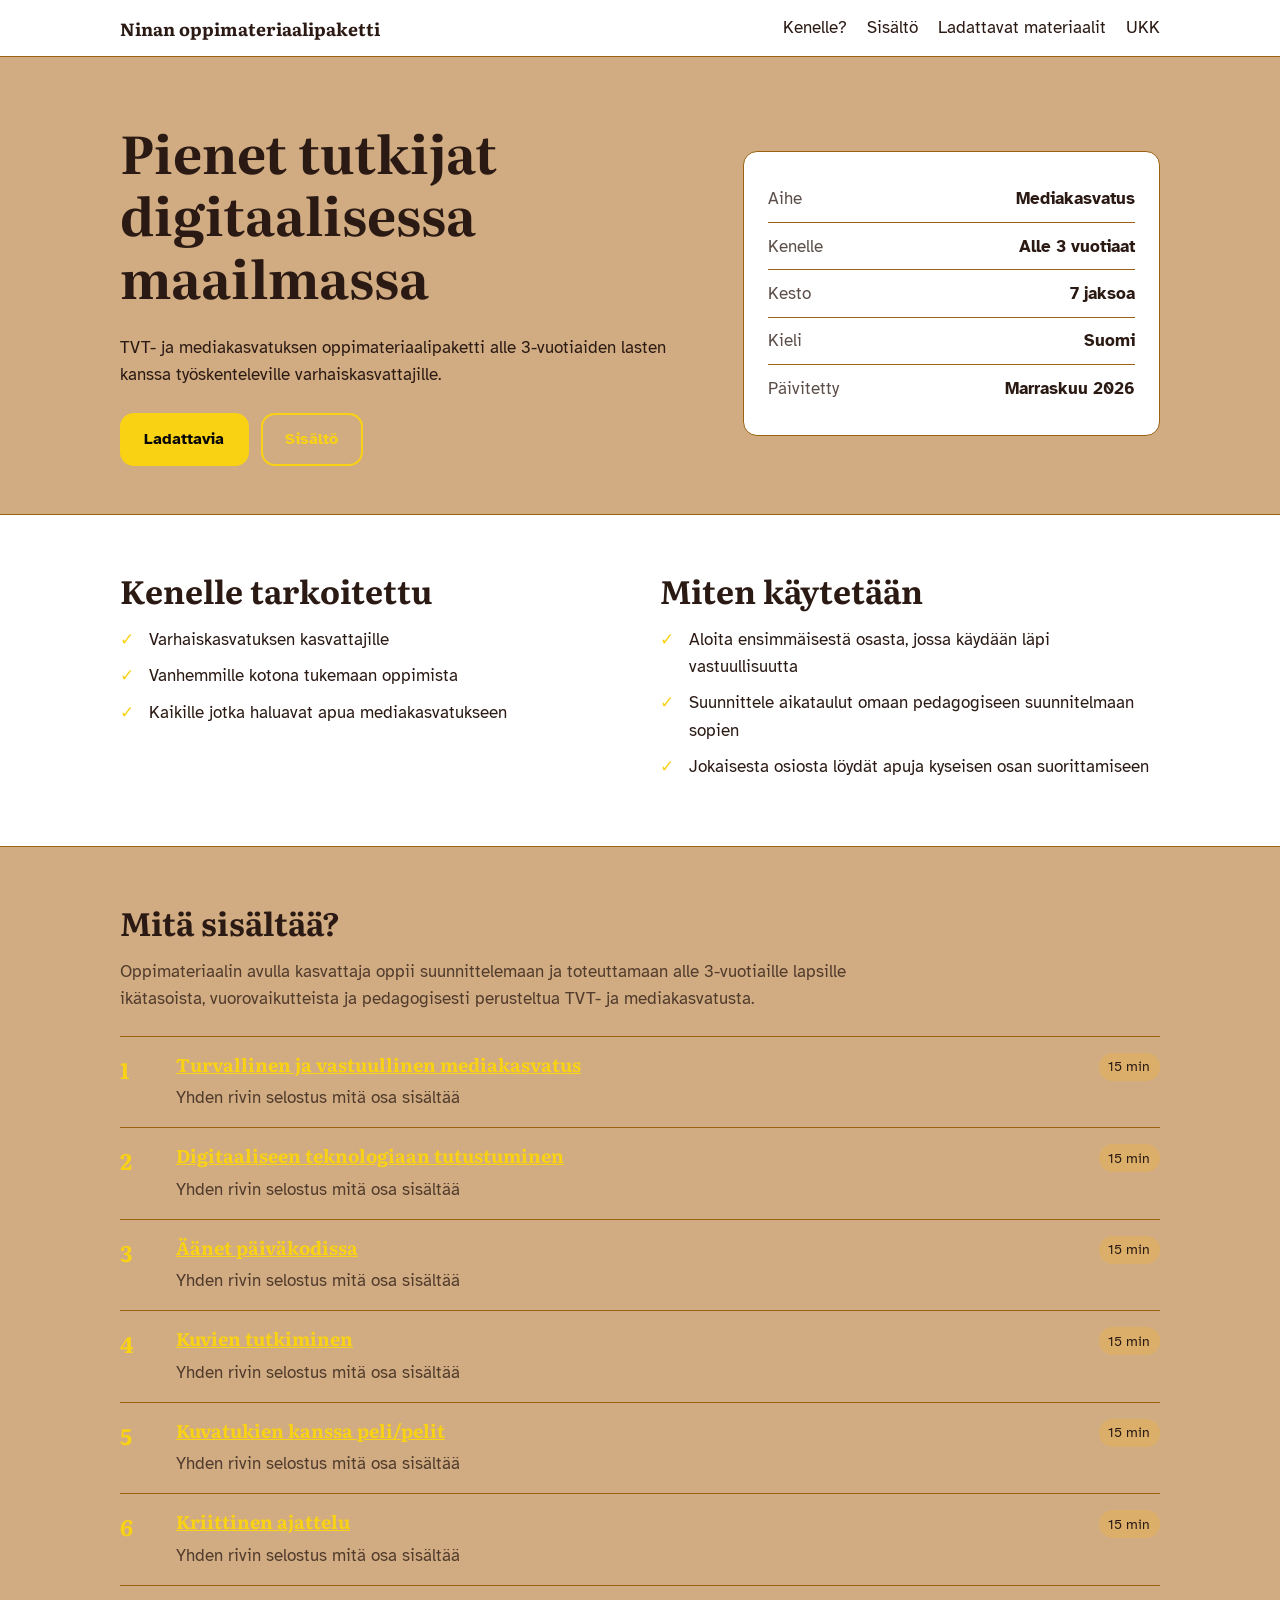
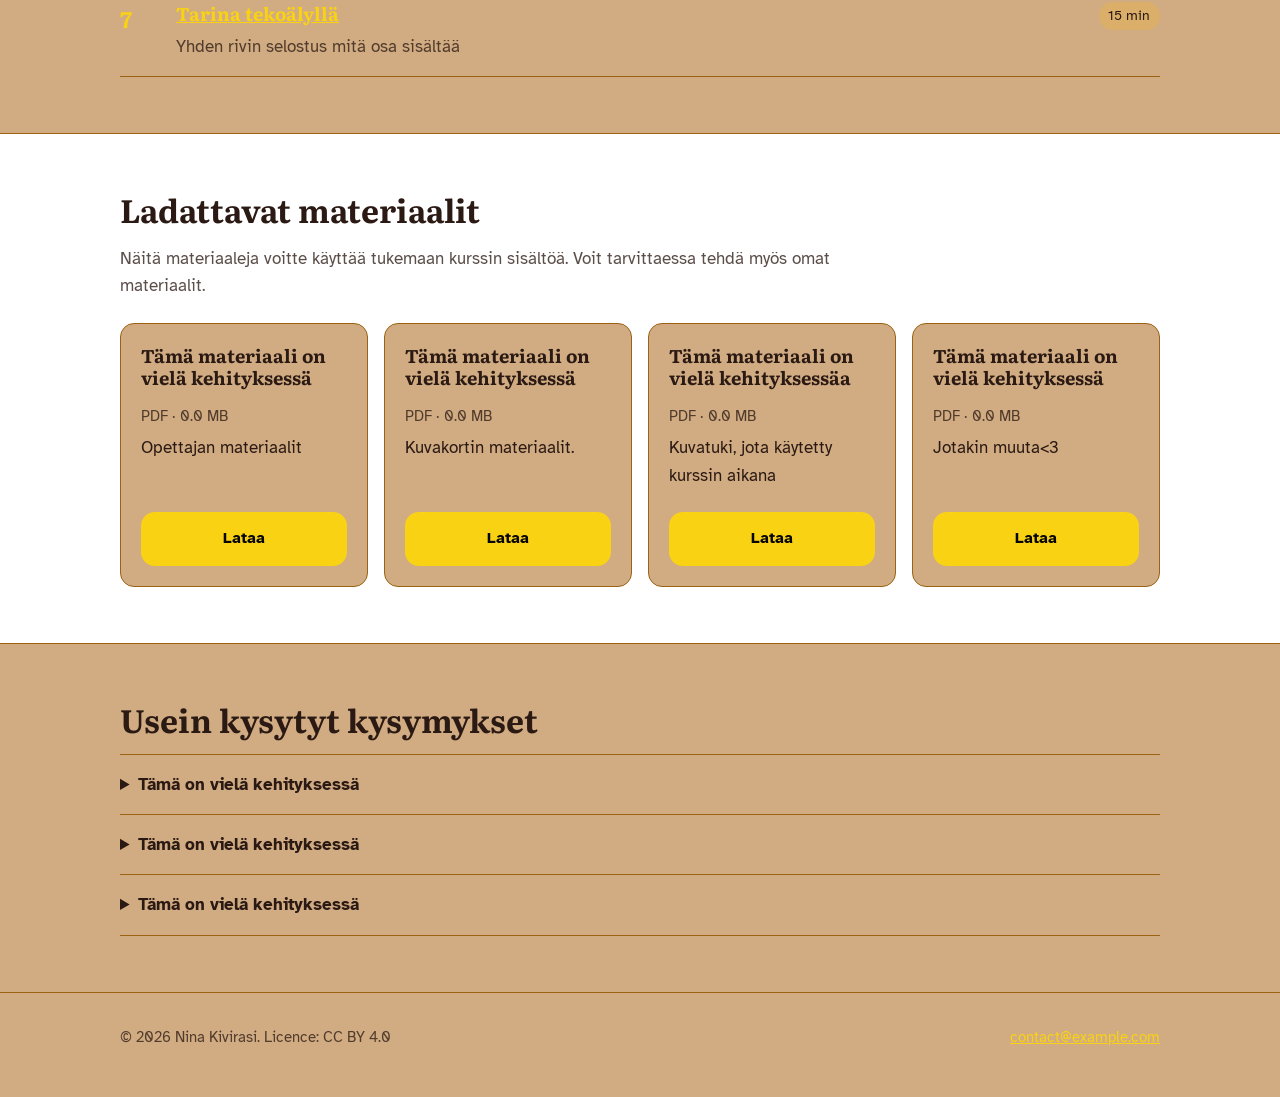
==== commit 444c66d3: "Update titles and descriptions for educational material; add new files for completion" ====
--- a/index.html
+++ b/index.html
@@ -3,8 +3,8 @@
 <head>
 <meta charset="UTF-8">
 <meta name="viewport" content="width=device-width, initial-scale=1">
-<title>Course Title – Educational Material Package</title>
-<meta name="description" content="Short description of the educational material package.">
+<title>Materiaalipaketti alle 3-vuotiaille</title>
+<meta name="description" content="Materiaalipaketti alle 3-vuotiaille.">
 <link rel="preconnect" href="https://fonts.googleapis.com">
 <link rel="preconnect" href="https://fonts.gstatic.com" crossorigin>
 <link href="https://fonts.googleapis.com/css2?family=Atkinson+Hyperlegible:wght@400;700&family=Literata:opsz,wght@7..72,500;7..72,700&display=swap" rel="stylesheet">
@@ -120,26 +120,26 @@
       <p class="muted">Näitä materiaaleja voitte käyttää tukemaan kurssin sisältöä. Voit tarvittaessa tehdä myös omat materiaalit.</p>
       <div class="downloads">
         <article class="file">
-          <h3>Opettajan materiaalit</h3>
+          <h3>Tämä materiaali on vielä kehityksessä</h3>
           <p class="meta">PDF · 0.0 MB</p>
           <p>Opettajan materiaalit</p>
           <a class="btn" href="files/teachers-guide.pdf" download>Lataa</a>
         </article>
         <article class="file">
-          <h3>Kuvakortin materiaalit</h3>
-          <p class="meta">PNG · 573 kt</p>
+          <h3>Tämä materiaali on vielä kehityksessä</h3>
+          <p class="meta">PDF · 0.0 MB</p>
           <p>Kuvakortin materiaalit.</p>
           <a class="btn" href="kamera_pohja.png" download>Lataa</a>
         </article>
         <article class="file">
-          <h3>Kuvatuki, jota käytetty kurssin aikana</h3>
-          <p class="meta">PPTX · 0.0 MB</p>
+          <h3>Tämä materiaali on vielä kehityksessäa</h3>
+          <p class="meta">PDF · 0.0 MB</p>
           <p>Kuvatuki, jota käytetty kurssin aikana</p>
           <a class="btn" href="files/slides.pptx" download>Lataa</a>
         </article>
         <article class="file">
-          <h3>Jotakin muuta</h3>
-          <p class="meta">ZIP · 0 MB</p>
+          <h3>Tämä materiaali on vielä kehityksessä</h3>
+          <p class="meta">PDF · 0.0 MB</p>
           <p>Jotakin muuta<3</p>
           <a class="btn" href="files/full-package.zip" download>Lataa</a>
         </article>
@@ -154,15 +154,15 @@
     <div class="wrap">
       <h2>Usein kysytyt kysymykset</h2>
       <details>
-        <summary>Voinko muokata materiaaleja?</summary>
+        <summary>Tämä on vielä kehityksessä</summary>
         <p>Ja sitten vastauksia.</p>
       </details>
       <details>
-        <summary>Voinko jakaa materiaalin kollegoiden kanssa?</summary>
+        <summary>Tämä on vielä kehityksessä</summary>
         <p>Ja sitten vastauksia.</p>
       </details>
       <details>
-        <summary>Mihin voin laittaa palautetta?</summary>
+        <summary>Tämä on vielä kehityksessä</summary>
         <p>Ja sitten vastauksia.</p>
       </details>
     </div>
--- a/styles.css
+++ b/styles.css
@@ -113,7 +113,7 @@
 a { color: var(--brand); }
 :focus-visible { outline: 3px solid var(--ink); outline-offset: 2px; }
 .wrap { width: min(100% - 2rem, var(--max)); margin-inline: auto; }
-.headline { width: 80%; margin-inline: auto; }
+.headline { width: 70%; margin-inline: auto; }
 section { padding: 3.5rem 0; }
 .muted { color: var(--muted); }
 
